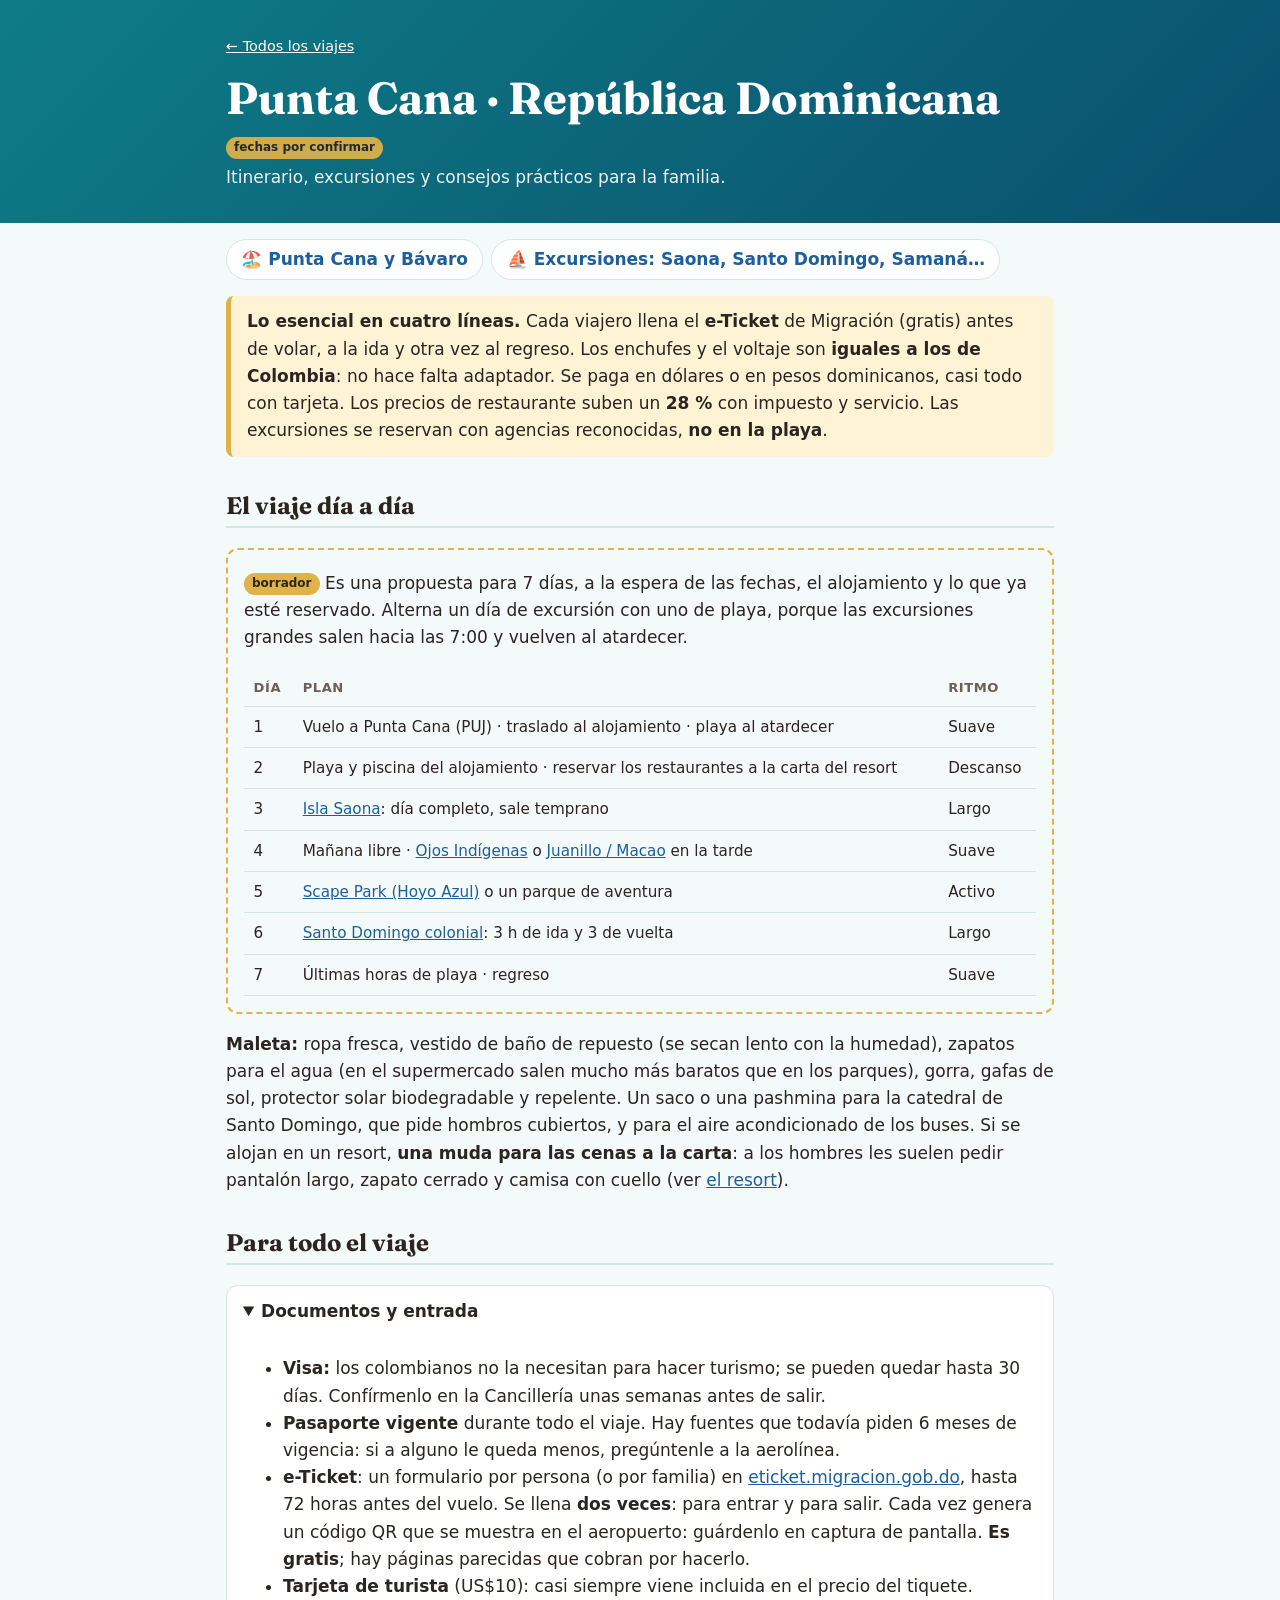
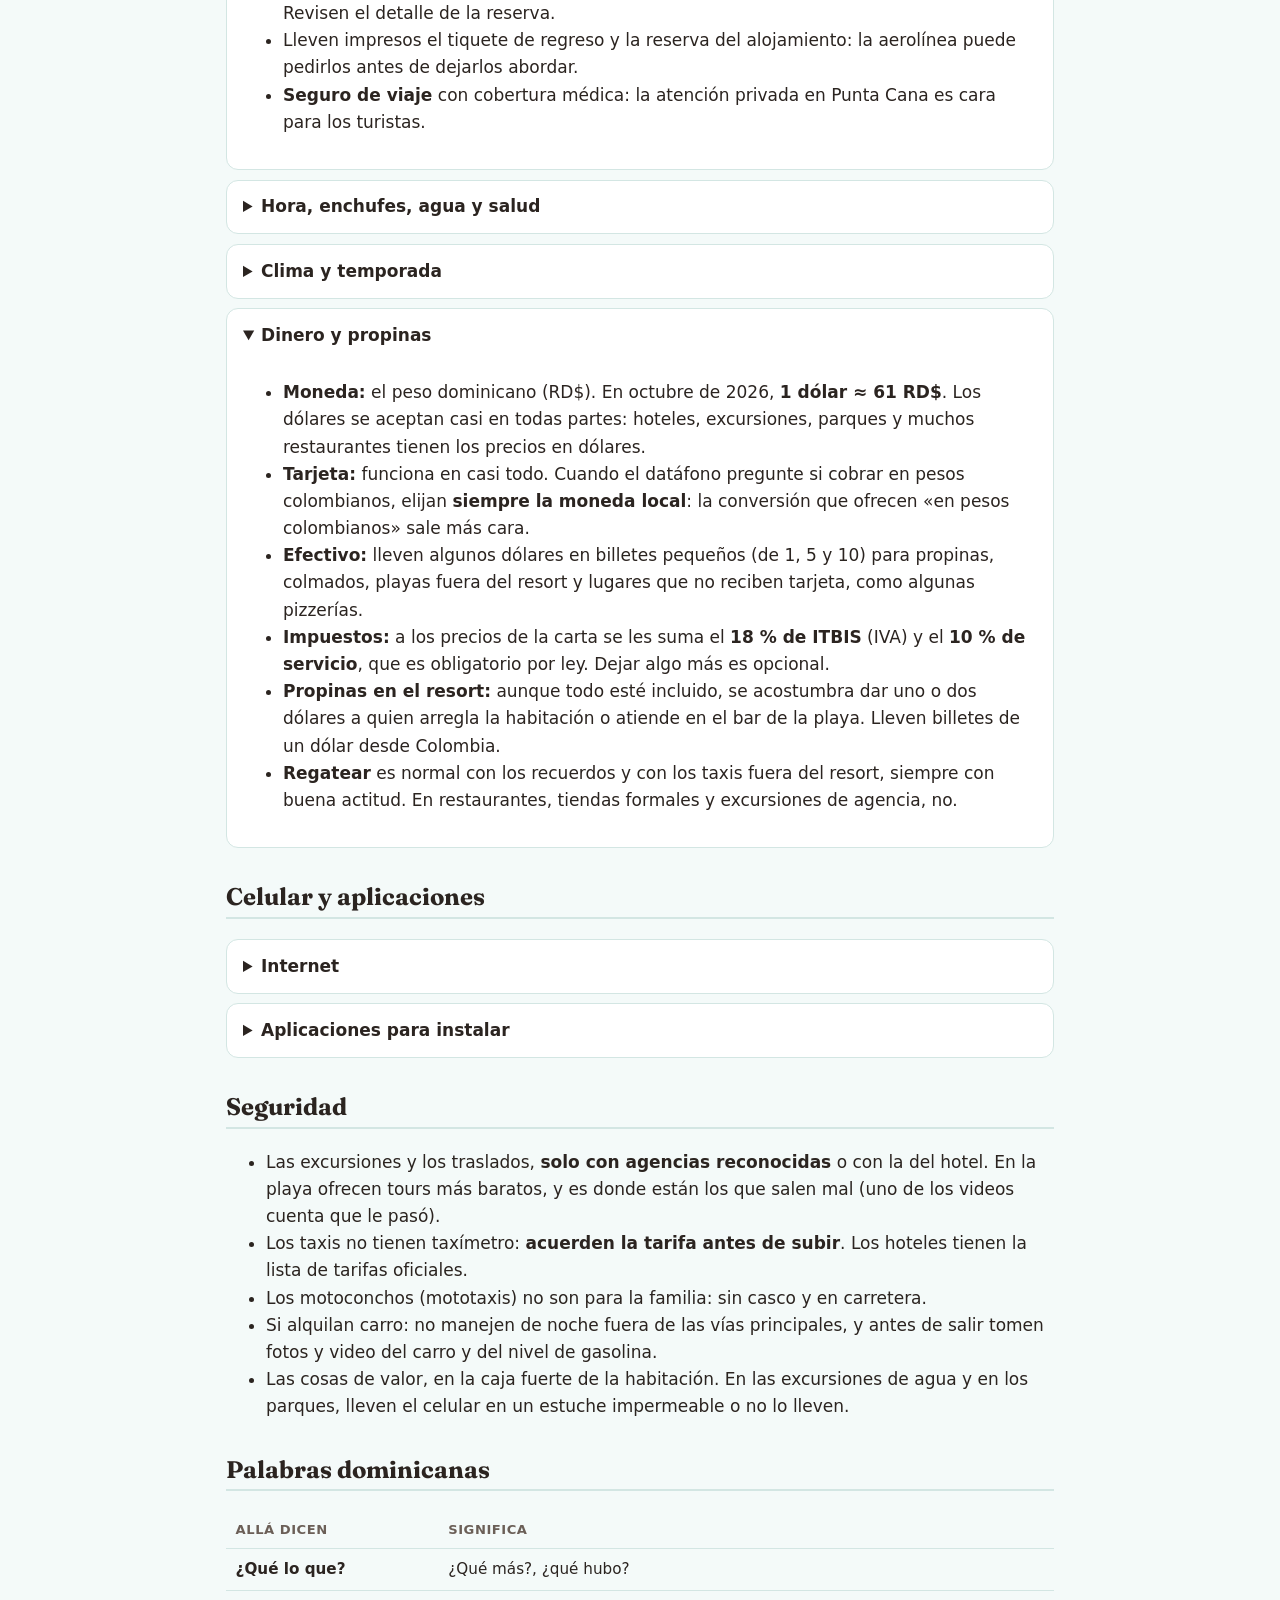
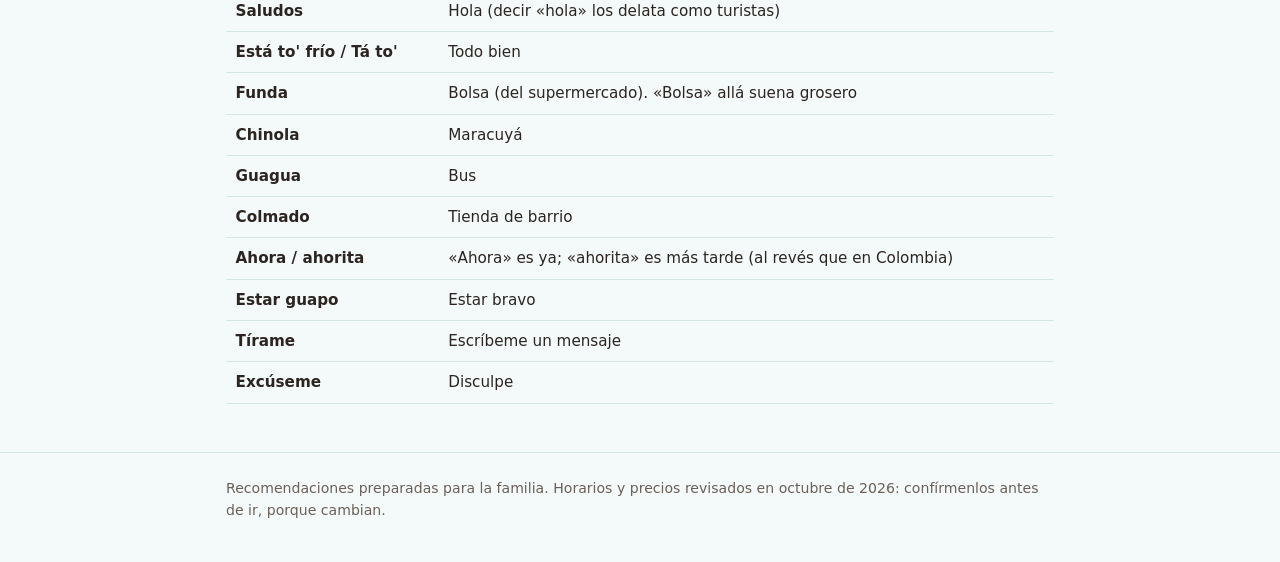
==== punta-cana/index.html @ 5b10c83d "Agregar el sitio de Punta Cana (borrador) Portada con lo práctico, zona de Punta Cana y Bávaro, y ex" ====
<!doctype html>
<html lang="es">
<head>
<meta charset="utf-8">
<meta name="viewport" content="width=device-width, initial-scale=1">
<title>Punta Cana en familia</title>
<meta name="description" content="Punta Cana, República Dominicana: itinerario y recomendaciones para el viaje familiar.">
<link rel="preconnect" href="https://fonts.googleapis.com">
<link href="https://fonts.googleapis.com/css2?family=Fraunces:wght@600;700&display=swap" rel="stylesheet">
<link rel="stylesheet" href="estilo.css?v=1">
</head>
<body>
<header class="portada">
  <div>
    <div class="barra">
      <nav class="migas"><a href="../">← Todos los viajes</a></nav>
    </div>
    <h1>Punta Cana · República Dominicana</h1>
    <p><span class="etiqueta pendiente">fechas por confirmar</span></p>
    <p>Itinerario, excursiones y consejos prácticos para la familia.</p>
  </div>
</header>

<main>
  <nav class="ciudades" aria-label="Secciones">
    <a href="zona.html">🏖️ Punta Cana y Bávaro</a>
    <a href="excursiones.html">⛵ Excursiones: Saona, Santo Domingo, Samaná…</a>
  </nav>

  <div class="aviso">
    <strong>Lo esencial en cuatro líneas.</strong> Cada viajero llena el <strong>e-Ticket</strong> de Migración (gratis) antes de volar, a la ida y otra vez al regreso.
    Los enchufes y el voltaje son <strong>iguales a los de Colombia</strong>: no hace falta adaptador.
    Se paga en dólares o en pesos dominicanos, casi todo con tarjeta. Los precios de restaurante suben un <strong>28 %</strong> con impuesto y servicio.
    Las excursiones se reservan con agencias reconocidas, <strong>no en la playa</strong>.
  </div>

  <h2>El viaje día a día</h2>
  <div class="borrador">
    <p><span class="etiqueta pendiente">borrador</span> Es una propuesta para 7 días, a la espera de las fechas, el alojamiento y lo que ya esté reservado. Alterna un día de excursión con uno de playa, porque las excursiones grandes salen hacia las 7:00 y vuelven al atardecer.</p>
    <div class="tabla">
    <table>
      <thead><tr><th>Día</th><th>Plan</th><th>Ritmo</th></tr></thead>
      <tbody>
        <tr><td>1</td><td>Vuelo a Punta Cana (PUJ) · traslado al alojamiento · playa al atardecer</td><td>Suave</td></tr>
        <tr><td>2</td><td>Playa y piscina del alojamiento · reservar los restaurantes a la carta del resort</td><td>Descanso</td></tr>
        <tr><td>3</td><td><a href="excursiones.html#saona">Isla Saona</a>: día completo, sale temprano</td><td>Largo</td></tr>
        <tr><td>4</td><td>Mañana libre · <a href="zona.html#ojos">Ojos Indígenas</a> o <a href="zona.html#playas">Juanillo / Macao</a> en la tarde</td><td>Suave</td></tr>
        <tr><td>5</td><td><a href="zona.html#parques">Scape Park (Hoyo Azul)</a> o un parque de aventura</td><td>Activo</td></tr>
        <tr><td>6</td><td><a href="excursiones.html#santo-domingo">Santo Domingo colonial</a>: 3 h de ida y 3 de vuelta</td><td>Largo</td></tr>
        <tr><td>7</td><td>Últimas horas de playa · regreso</td><td>Suave</td></tr>
      </tbody>
    </table>
    </div>
  </div>
  <p><strong>Maleta:</strong> ropa fresca, vestido de baño de repuesto (se secan lento con la humedad), zapatos para el agua (en el supermercado salen mucho más baratos que en los parques), gorra, gafas de sol, protector solar biodegradable y repelente. Un saco o una pashmina para la catedral de Santo Domingo, que pide hombros cubiertos, y para el aire acondicionado de los buses. Si se alojan en un resort, <strong>una muda para las cenas a la carta</strong>: a los hombres les suelen pedir pantalón largo, zapato cerrado y camisa con cuello (ver <a href="zona.html#resort">el resort</a>).</p>

  <h2>Para todo el viaje</h2>
  <details open>
    <summary>Documentos y entrada</summary>
    <div>
      <ul>
        <li><strong>Visa:</strong> los colombianos no la necesitan para hacer turismo; se pueden quedar hasta 30 días. Confírmenlo en la Cancillería unas semanas antes de salir.</li>
        <li><strong>Pasaporte vigente</strong> durante todo el viaje. Hay fuentes que todavía piden 6 meses de vigencia: si a alguno le queda menos, pregúntenle a la aerolínea.</li>
        <li><strong>e-Ticket</strong>: un formulario por persona (o por familia) en <a href="https://eticket.migracion.gob.do" target="_blank" rel="noopener">eticket.migracion.gob.do</a>, hasta 72 horas antes del vuelo. Se llena <strong>dos veces</strong>: para entrar y para salir. Cada vez genera un código QR que se muestra en el aeropuerto: guárdenlo en captura de pantalla. <strong>Es gratis</strong>; hay páginas parecidas que cobran por hacerlo.</li>
        <li><strong>Tarjeta de turista</strong> (US$10): casi siempre viene incluida en el precio del tiquete. Revisen el detalle de la reserva.</li>
        <li>Lleven impresos el tiquete de regreso y la reserva del alojamiento: la aerolínea puede pedirlos antes de dejarlos abordar.</li>
        <li><strong>Seguro de viaje</strong> con cobertura médica: la atención privada en Punta Cana es cara para los turistas.</li>
      </ul>
    </div>
  </details>
  <details>
    <summary>Hora, enchufes, agua y salud</summary>
    <div>
      <ul>
        <li><strong>Hora:</strong> República Dominicana va <strong>1 hora adelante de Colombia</strong> todo el año (no cambia la hora).</li>
        <li><strong>Enchufes:</strong> de patas planas (tipo A/B) y a 110 V, igual que en Colombia. No hace falta adaptador.</li>
        <li><strong>Agua:</strong> no tomen la del grifo, ni para cepillarse si se puede evitar. Los resorts tienen agua embotellada o filtrada.</li>
        <li><strong>Sol:</strong> pega más fuerte de lo que parece, por la brisa. Protector solar cada dos horas y camiseta en las excursiones en lancha.</li>
        <li><strong>Mosquitos:</strong> repelente al atardecer, sobre todo en los manglares y los parques de selva.</li>
      </ul>
    </div>
  </details>
  <details>
    <summary>Clima y temporada</summary>
    <div>
      <p>Hace calor todo el año: de 29 a 31 °C de día y de 22 a 24 °C de noche, con el mar a unos 27 °C. De diciembre a abril es la temporada seca. De mayo a noviembre llueve más, en aguaceros cortos que suelen pasar rápido. La temporada de huracanes va de junio a noviembre, con más actividad de agosto a octubre.</p>
      <p><strong>El sargazo</strong> (algas que llegan a la orilla) varía de una semana a otra y de una playa a otra. Los resorts limpian su playa con tractores en la mañana y en la tarde. Si hay sargazo, la playa en la mañana y la piscina en la tarde. Llega sobre todo de mayo a septiembre, y menos a Bávaro y Uvero Alto que a Cap Cana. Una semana antes de salir conviene revisar un reporte reciente.</p>
      <p><small>Si llega una tormenta, las excursiones en lancha se cancelan, como le pasó a uno de los viajeros de las reseñas, que cambió Saona por Santo Domingo. No dejen Saona para el último día: así queda margen para moverla.</small></p>
    </div>
  </details>
  <details open>
    <summary id="dinero">Dinero y propinas</summary>
    <div>
      <ul>
        <li><strong>Moneda:</strong> el peso dominicano (RD$). En octubre de 2026, <strong>1 dólar ≈ 61 RD$</strong>. Los dólares se aceptan casi en todas partes: hoteles, excursiones, parques y muchos restaurantes tienen los precios en dólares.</li>
        <li><strong>Tarjeta:</strong> funciona en casi todo. Cuando el datáfono pregunte si cobrar en pesos colombianos, elijan <strong>siempre la moneda local</strong>: la conversión que ofrecen «en pesos colombianos» sale más cara.</li>
        <li><strong>Efectivo:</strong> lleven algunos dólares en billetes pequeños (de 1, 5 y 10) para propinas, colmados, playas fuera del resort y lugares que no reciben tarjeta, como algunas pizzerías.</li>
        <li><strong>Impuestos:</strong> a los precios de la carta se les suma el <strong>18 % de ITBIS</strong> (IVA) y el <strong>10 % de servicio</strong>, que es obligatorio por ley. Dejar algo más es opcional.</li>
        <li><strong>Propinas en el resort:</strong> aunque todo esté incluido, se acostumbra dar uno o dos dólares a quien arregla la habitación o atiende en el bar de la playa. Lleven billetes de un dólar desde Colombia.</li>
        <li><strong>Regatear</strong> es normal con los recuerdos y con los taxis fuera del resort, siempre con buena actitud. En restaurantes, tiendas formales y excursiones de agencia, no.</li>
      </ul>
    </div>
  </details>

  <h2 id="celular">Celular y aplicaciones</h2>
  <details>
    <summary>Internet</summary>
    <div>
      <ul>
        <li><strong>eSIM de República Dominicana</strong> <span class="etiqueta">recomendada</span>: se compra en línea, se instala con wifi en Colombia y funciona al aterrizar. Hay buena señal incluso en Saona.</li>
        <li><strong>SIM local</strong> (Claro o Altice): más barata para muchos datos, pero hay que hacer fila en una tienda con el pasaporte. A uno de los viajeros de las reseñas le tomó 45 minutos.</li>
        <li>No quiten la línea colombiana, para recibir los mensajes del banco, pero dejen el roaming de datos apagado.</li>
      </ul>
    </div>
  </details>
  <details>
    <summary>Aplicaciones para instalar</summary>
    <div>
      <div class="tabla">
      <table>
        <thead><tr><th>Para qué</th><th>Aplicación</th><th>Detalle</th></tr></thead>
        <tbody>
          <tr><td><strong>Grupo familiar</strong></td><td>WhatsApp</td><td>Allá se usa para todo: agencias, choferes y restaurantes atienden por WhatsApp.</td></tr>
          <tr><td><strong>El resort</strong></td><td>La del hotel</td><td>En muchos resorts los restaurantes a la carta se reservan por la aplicación y se llenan rápido. Resérvenlos el primer día.</td></tr>
          <tr><td><strong>Mapas</strong></td><td>Google Maps</td><td>Descarguen sin conexión el mapa de la zona de Punta Cana y Bávaro, y el de Santo Domingo.</td></tr>
          <tr><td><strong>Transporte</strong></td><td>Uber</td><td>Sirve para ir del aeropuerto al hotel y para moverse entre plazas y restaurantes. <strong>A la salida de los hoteles hay restricciones</strong> por un acuerdo con los taxistas: ver <a href="zona.html#moverse">cómo moverse</a>.</td></tr>
          <tr><td><strong>Vuelos</strong></td><td>La de la aerolínea</td><td>Check-in en línea y pase de abordar en el celular.</td></tr>
        </tbody>
      </table>
      </div>
    </div>
  </details>

  <h2>Seguridad</h2>
  <ul>
    <li>Las excursiones y los traslados, <strong>solo con agencias reconocidas</strong> o con la del hotel. En la playa ofrecen tours más baratos, y es donde están los que salen mal (uno de los videos cuenta que le pasó).</li>
    <li>Los taxis no tienen taxímetro: <strong>acuerden la tarifa antes de subir</strong>. Los hoteles tienen la lista de tarifas oficiales.</li>
    <li>Los motoconchos (mototaxis) no son para la familia: sin casco y en carretera.</li>
    <li>Si alquilan carro: no manejen de noche fuera de las vías principales, y antes de salir tomen fotos y video del carro y del nivel de gasolina.</li>
    <li>Las cosas de valor, en la caja fuerte de la habitación. En las excursiones de agua y en los parques, lleven el celular en un estuche impermeable o no lo lleven.</li>
  </ul>

  <h2>Palabras dominicanas</h2>
  <div class="tabla">
  <table class="frase">
    <thead><tr><th>Allá dicen</th><th>Significa</th></tr></thead>
    <tbody>
      <tr><td>¿Qué lo que?</td><td>¿Qué más?, ¿qué hubo?</td></tr>
      <tr><td>Saludos</td><td>Hola (decir «hola» los delata como turistas)</td></tr>
      <tr><td>Está to' frío / Tá to'</td><td>Todo bien</td></tr>
      <tr><td>Funda</td><td>Bolsa (del supermercado). «Bolsa» allá suena grosero</td></tr>
      <tr><td>Chinola</td><td>Maracuyá</td></tr>
      <tr><td>Guagua</td><td>Bus</td></tr>
      <tr><td>Colmado</td><td>Tienda de barrio</td></tr>
      <tr><td>Ahora / ahorita</td><td>«Ahora» es ya; «ahorita» es más tarde (al revés que en Colombia)</td></tr>
      <tr><td>Estar guapo</td><td>Estar bravo</td></tr>
      <tr><td>Tírame</td><td>Escríbeme un mensaje</td></tr>
      <tr><td>Excúseme</td><td>Disculpe</td></tr>
    </tbody>
  </table>
  </div>
</main>

<footer>
  <div>
    Recomendaciones preparadas para la familia. Horarios y precios revisados en octubre de 2026: confírmenlos antes de ir, porque cambian.
  </div>
</footer>
</body>
</html>
---- punta-cana/estilo.css ----
:root {
  --fondo: #f4faf9;
  --tarjeta: #ffffff;
  --tinta: #2b2420;
  --suave: #6b5f57;
  --linea: #d3e6e3;
  --terracota: #0e7c86;
  --oliva: #c2562e;
  --azul: #1d5f9c;
  --aviso: #fff3d6;
  --aviso-borde: #e0b34a;
  --radio: 12px;
}
@media (prefers-color-scheme: dark) {
  :root {
    --fondo: #141b1c;
    --tarjeta: #1d2627;
    --tinta: #efe8df;
    --suave: #b3a79c;
    --linea: #2f3f41;
    --terracota: #4fc3c9;
    --oliva: #f0956c;
    --azul: #8fc2f0;
    --aviso: #3a3020;
    --aviso-borde: #a8842f;
  }
}
* { box-sizing: border-box; }
html { -webkit-text-size-adjust: 100%; }
body {
  margin: 0;
  background: var(--fondo);
  color: var(--tinta);
  font: 17px/1.6 system-ui, -apple-system, "Segoe UI", Roboto, sans-serif;
}
h1, h2, h3 { font-family: "Fraunces", Georgia, serif; line-height: 1.2; }
h1 { font-size: clamp(1.9rem, 6vw, 2.8rem); margin: .2em 0; }
h2 { font-size: 1.5rem; margin-top: 2.2rem; border-bottom: 2px solid var(--linea); padding-bottom: .3rem; }
h3 { font-size: 1.15rem; margin-bottom: .3rem; }
a { color: var(--azul); }
main, header.portada > div, footer > div { max-width: 860px; margin: 0 auto; padding: 0 16px; }
header.portada {
  background: linear-gradient(135deg, #0e7c86, #0a4f6e);
  color: #fff;
  padding: 2.2rem 0 1.8rem;
}
header.portada a { color: #fff; }
header.portada p { margin: .2rem 0; opacity: .92; }
nav.migas { font-size: .9rem; margin-bottom: .6rem; }
nav.ciudades { display: flex; flex-wrap: wrap; gap: .5rem; margin: 1rem 0; }
nav.ciudades a {
  background: var(--tarjeta); border: 1px solid var(--linea); border-radius: 999px;
  padding: .35rem .9rem; text-decoration: none; font-weight: 600;
}
nav.ciudades a.pendiente { color: var(--suave); font-weight: 400; }
.tarjeta {
  background: var(--tarjeta); border: 1px solid var(--linea); border-radius: var(--radio);
  padding: 1rem 1.1rem; margin: 1rem 0;
}
.aviso {
  background: var(--aviso); border-left: 5px solid var(--aviso-borde);
  border-radius: 8px; padding: .8rem 1rem; margin: 1rem 0;
}
.dia { position: relative; }
.dia .fecha {
  display: inline-block; font-weight: 700; color: var(--terracota);
  font-size: .85rem; letter-spacing: .04em; text-transform: uppercase;
}
.dia ol, .dia ul { padding-left: 1.2rem; margin: .4rem 0; }
.dia li { margin: .25rem 0; }
.hora { font-variant-numeric: tabular-nums; color: var(--suave); font-size: .9rem; }
.tabla { overflow-x: auto; }
table { border-collapse: collapse; width: 100%; font-size: .95rem; }
th, td { text-align: left; padding: .5rem .6rem; border-bottom: 1px solid var(--linea); vertical-align: top; }
th { font-size: .82rem; text-transform: uppercase; letter-spacing: .04em; color: var(--suave); }
details { background: var(--tarjeta); border: 1px solid var(--linea); border-radius: var(--radio); margin: .6rem 0; }
details summary { cursor: pointer; padding: .8rem 1rem; font-weight: 600; }
details > div { padding: 0 1rem 1rem; }
.boton {
  display: inline-block; background: var(--terracota); color: #fff !important;
  padding: .75rem 1.3rem; border-radius: 999px; text-decoration: none; font-weight: 700;
}
.boton.secundario { background: var(--oliva); }
.etiqueta {
  display: inline-block; font-size: .75rem; font-weight: 700; padding: .1rem .5rem;
  border-radius: 999px; background: var(--linea); color: var(--tinta); vertical-align: middle;
}
.etiqueta.reservar { background: var(--terracota); color: #fff; }
.frase { font-size: .95rem; }
.frase td:first-child { font-weight: 600; }
footer { margin-top: 3rem; padding: 1.5rem 0 2.5rem; border-top: 1px solid var(--linea); color: var(--suave); font-size: .88rem; }
@media print {
  header.portada { background: none; color: var(--tinta); }
  details { break-inside: avoid; }
  details:not([open]) > div { display: block; }
  nav.ciudades, .boton { display: none; }
}

header.portada .barra {
  display: flex; justify-content: space-between; align-items: center;
  gap: .75rem; margin-bottom: .8rem;
}
header.portada .barra.solo { justify-content: flex-end; }
header.portada .barra .migas { margin: 0; }
header.portada a.boton-fotos {
  background: #fff; color: #0a5f68; text-decoration: none; font-weight: 700;
  font-size: .9rem; padding: .45rem 1rem; border-radius: 999px; white-space: nowrap;
  box-shadow: 0 2px 8px rgba(0,0,0,.18);
}
header.portada a.boton-fotos:hover, header.portada a.boton-fotos:focus-visible { background: #e0f5f4; }
@media print { header.portada a.boton-fotos { display: none; } }

.etiqueta.pendiente { background: var(--aviso-borde); color: #2b2420; }
.borrador { border: 2px dashed var(--aviso-borde); border-radius: var(--radio); padding: .2rem 1rem 1rem; }
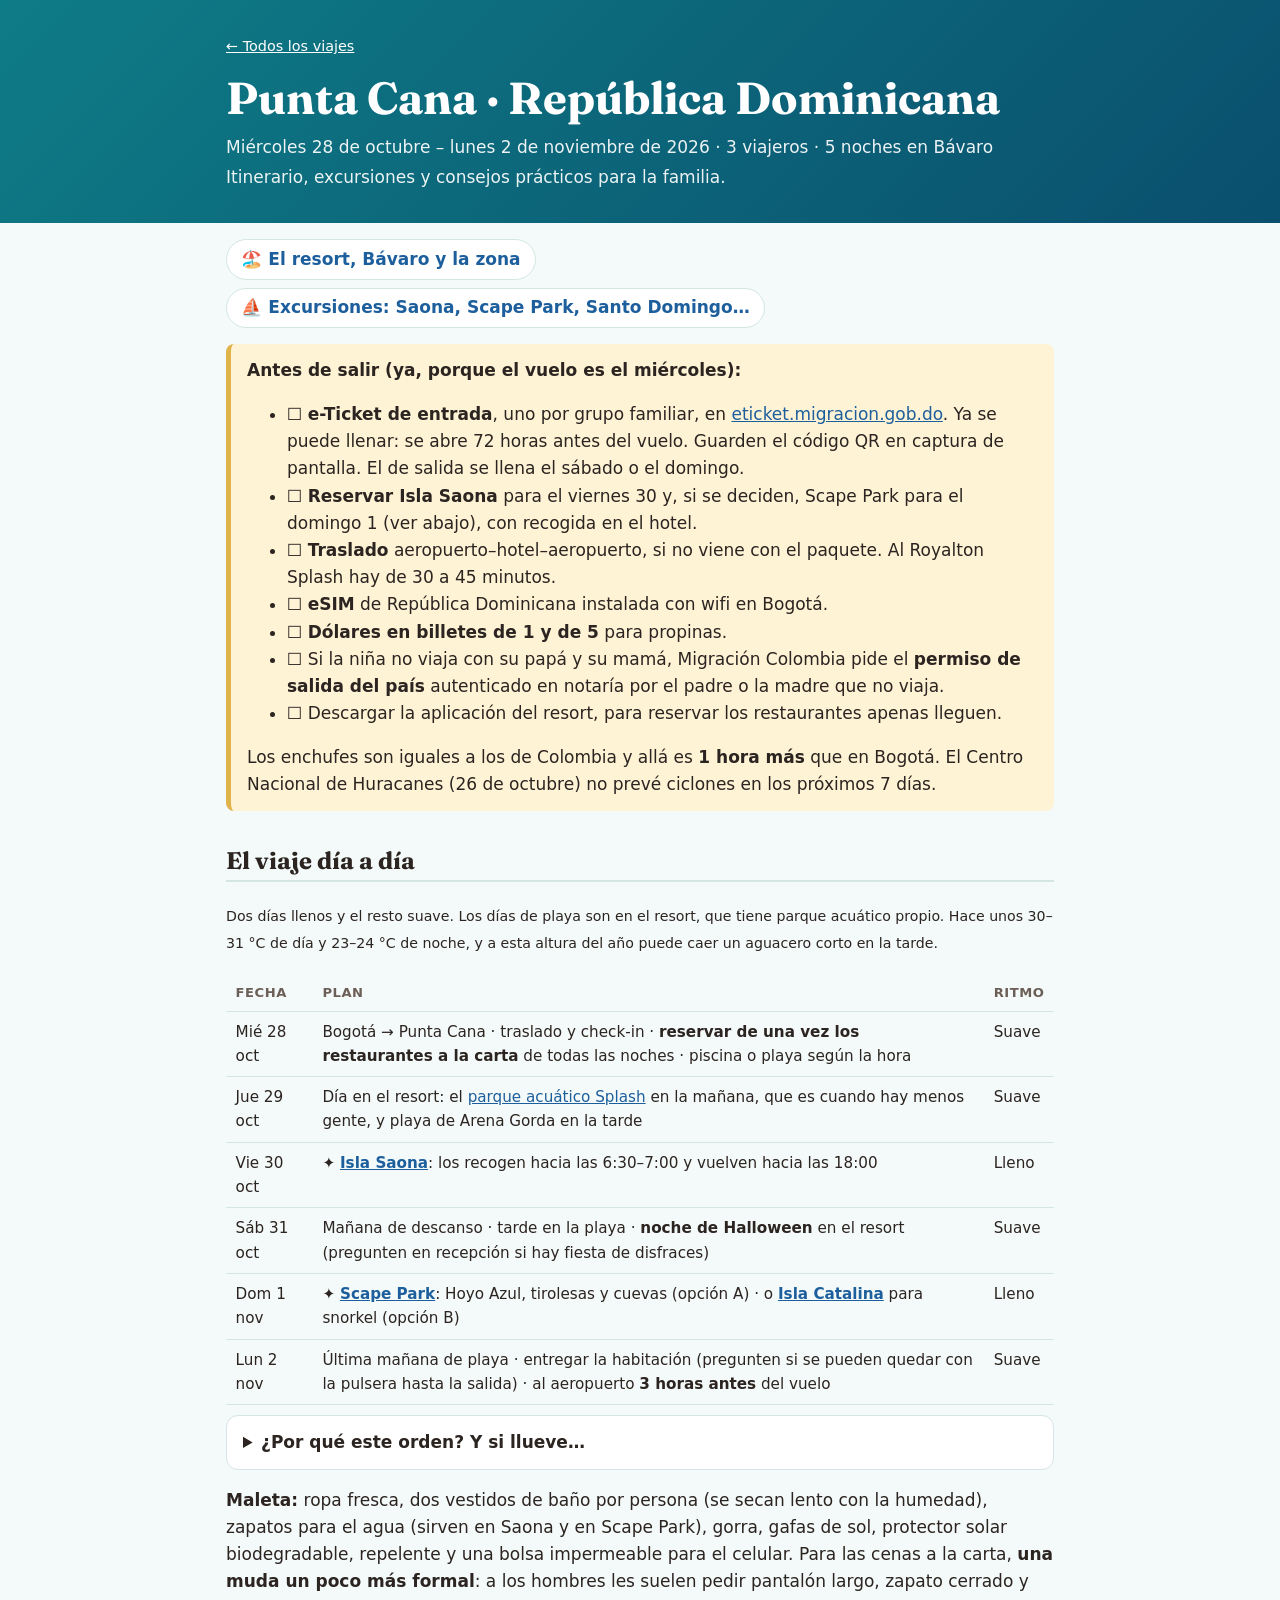
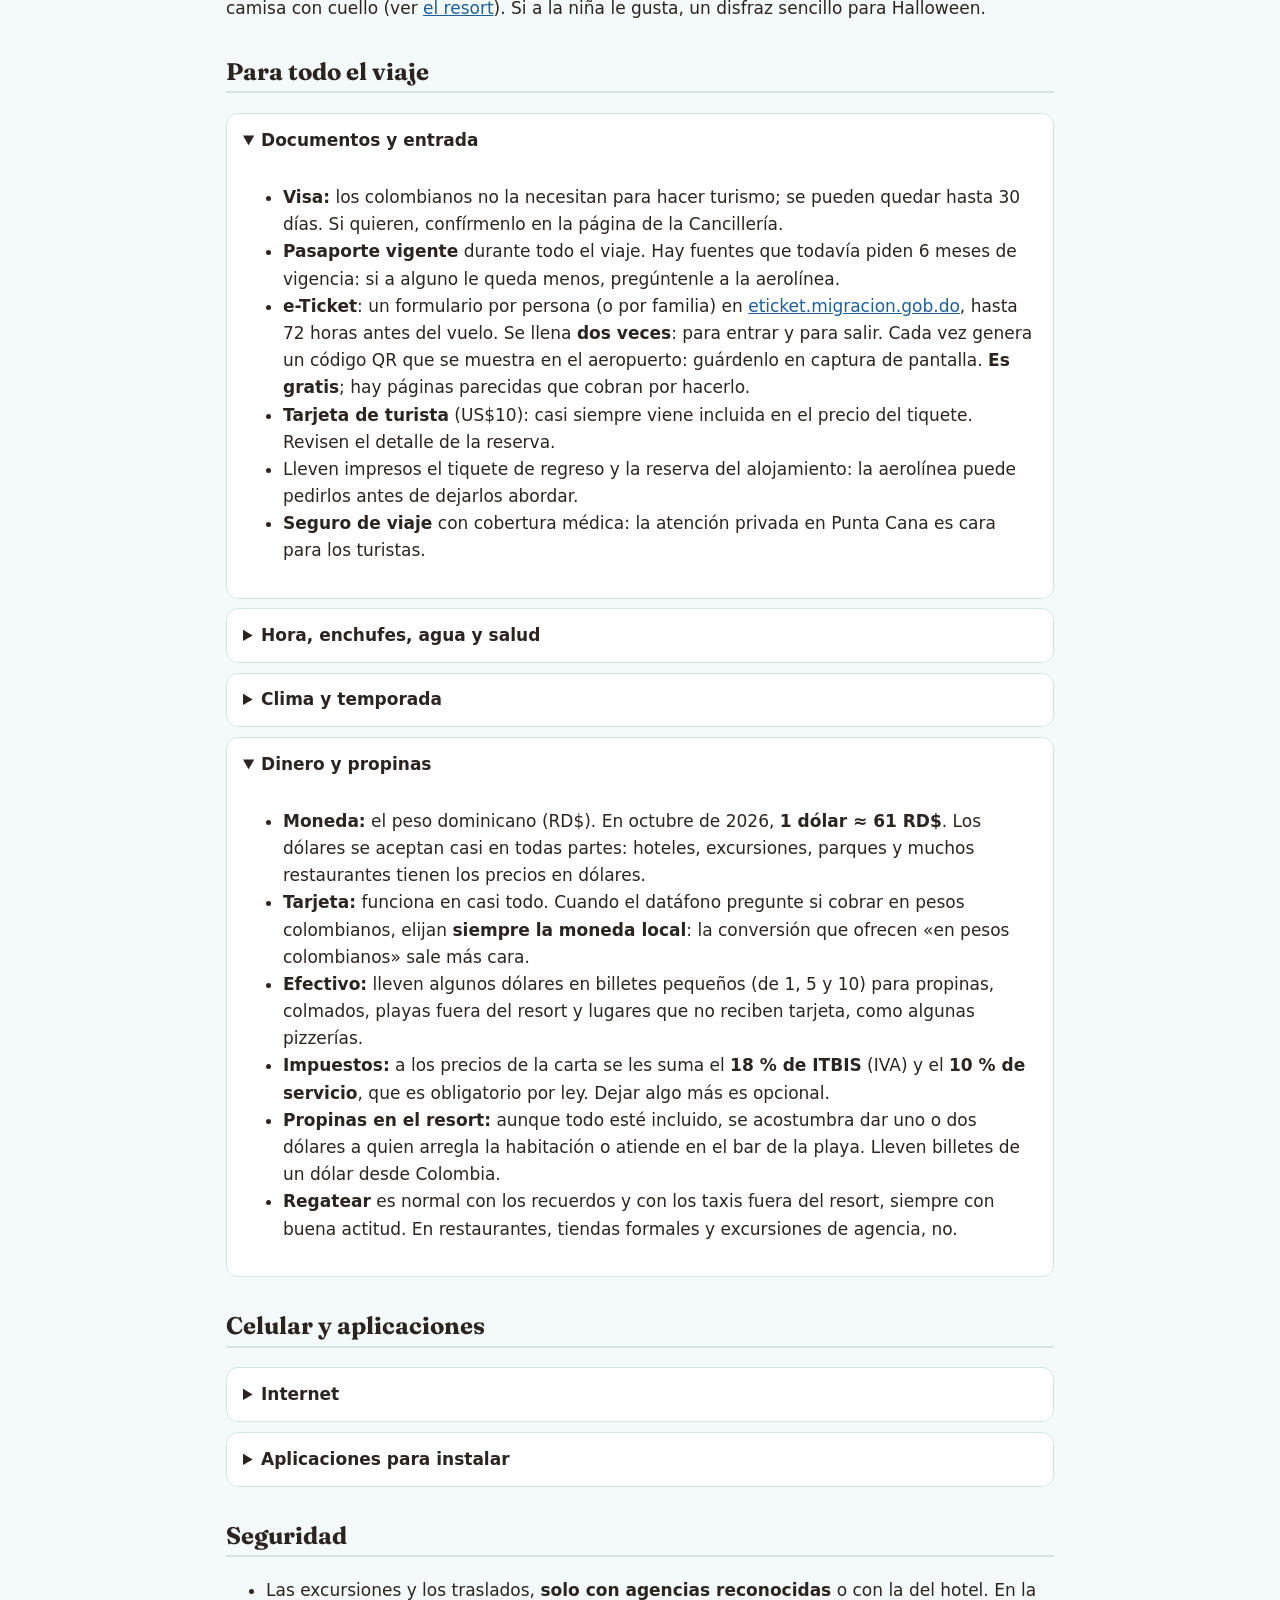
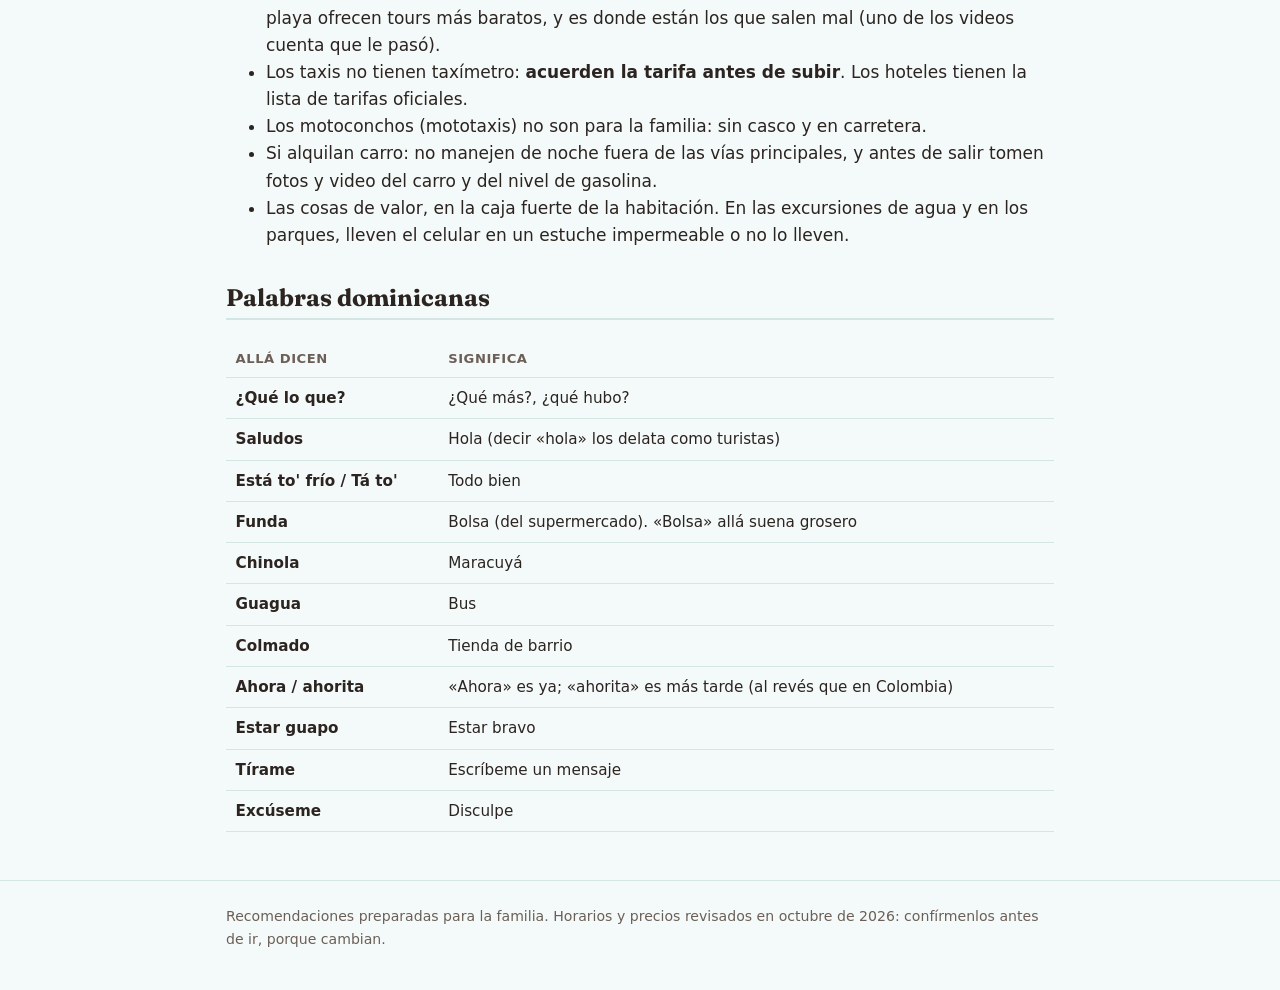
==== commit 241749f4: "Punta Cana: fechas reales, Royalton Splash e itinerario del 28 oct al 2 nov Co-Authored-By: Claude O" ====
--- a/punta-cana/index.html
+++ b/punta-cana/index.html
@@ -16,50 +16,64 @@
       <nav class="migas"><a href="../">← Todos los viajes</a></nav>
     </div>
     <h1>Punta Cana · República Dominicana</h1>
-    <p><span class="etiqueta pendiente">fechas por confirmar</span></p>
+    <p>Miércoles 28 de octubre – lunes 2 de noviembre de 2026 · 3 viajeros · 5 noches en Bávaro</p>
     <p>Itinerario, excursiones y consejos prácticos para la familia.</p>
   </div>
 </header>
 
 <main>
   <nav class="ciudades" aria-label="Secciones">
-    <a href="zona.html">🏖️ Punta Cana y Bávaro</a>
-    <a href="excursiones.html">⛵ Excursiones: Saona, Santo Domingo, Samaná…</a>
+    <a href="zona.html">🏖️ El resort, Bávaro y la zona</a>
+    <a href="excursiones.html">⛵ Excursiones: Saona, Scape Park, Santo Domingo…</a>
   </nav>
 
   <div class="aviso">
-    <strong>Lo esencial en cuatro líneas.</strong> Cada viajero llena el <strong>e-Ticket</strong> de Migración (gratis) antes de volar, a la ida y otra vez al regreso.
-    Los enchufes y el voltaje son <strong>iguales a los de Colombia</strong>: no hace falta adaptador.
-    Se paga en dólares o en pesos dominicanos, casi todo con tarjeta. Los precios de restaurante suben un <strong>28 %</strong> con impuesto y servicio.
-    Las excursiones se reservan con agencias reconocidas, <strong>no en la playa</strong>.
+    <strong>Antes de salir (ya, porque el vuelo es el miércoles):</strong>
+    <ul>
+      <li>☐ <strong>e-Ticket de entrada</strong>, uno por grupo familiar, en <a href="https://eticket.migracion.gob.do" target="_blank" rel="noopener">eticket.migracion.gob.do</a>. Ya se puede llenar: se abre 72 horas antes del vuelo. Guarden el código QR en captura de pantalla. El de salida se llena el sábado o el domingo.</li>
+      <li>☐ <strong>Reservar Isla Saona</strong> para el viernes 30 y, si se deciden, Scape Park para el domingo 1 (ver abajo), con recogida en el hotel.</li>
+      <li>☐ <strong>Traslado</strong> aeropuerto–hotel–aeropuerto, si no viene con el paquete. Al Royalton Splash hay de 30 a 45 minutos.</li>
+      <li>☐ <strong>eSIM</strong> de República Dominicana instalada con wifi en Bogotá.</li>
+      <li>☐ <strong>Dólares en billetes de 1 y de 5</strong> para propinas.</li>
+      <li>☐ Si la niña no viaja con su papá y su mamá, Migración Colombia pide el <strong>permiso de salida del país</strong> autenticado en notaría por el padre o la madre que no viaja.</li>
+      <li>☐ Descargar la aplicación del resort, para reservar los restaurantes apenas lleguen.</li>
+    </ul>
+    Los enchufes son iguales a los de Colombia y allá es <strong>1 hora más</strong> que en Bogotá. El Centro Nacional de Huracanes (26 de octubre) no prevé ciclones en los próximos 7 días.
   </div>
 
   <h2>El viaje día a día</h2>
-  <div class="borrador">
-    <p><span class="etiqueta pendiente">borrador</span> Es una propuesta para 7 días, a la espera de las fechas, el alojamiento y lo que ya esté reservado. Alterna un día de excursión con uno de playa, porque las excursiones grandes salen hacia las 7:00 y vuelven al atardecer.</p>
-    <div class="tabla">
-    <table>
-      <thead><tr><th>Día</th><th>Plan</th><th>Ritmo</th></tr></thead>
-      <tbody>
-        <tr><td>1</td><td>Vuelo a Punta Cana (PUJ) · traslado al alojamiento · playa al atardecer</td><td>Suave</td></tr>
-        <tr><td>2</td><td>Playa y piscina del alojamiento · reservar los restaurantes a la carta del resort</td><td>Descanso</td></tr>
-        <tr><td>3</td><td><a href="excursiones.html#saona">Isla Saona</a>: día completo, sale temprano</td><td>Largo</td></tr>
-        <tr><td>4</td><td>Mañana libre · <a href="zona.html#ojos">Ojos Indígenas</a> o <a href="zona.html#playas">Juanillo / Macao</a> en la tarde</td><td>Suave</td></tr>
-        <tr><td>5</td><td><a href="zona.html#parques">Scape Park (Hoyo Azul)</a> o un parque de aventura</td><td>Activo</td></tr>
-        <tr><td>6</td><td><a href="excursiones.html#santo-domingo">Santo Domingo colonial</a>: 3 h de ida y 3 de vuelta</td><td>Largo</td></tr>
-        <tr><td>7</td><td>Últimas horas de playa · regreso</td><td>Suave</td></tr>
-      </tbody>
-    </table>
+  <p><small>Dos días llenos y el resto suave. Los días de playa son en el resort, que tiene parque acuático propio. Hace unos 30–31 °C de día y 23–24 °C de noche, y a esta altura del año puede caer un aguacero corto en la tarde.</small></p>
+  <div class="tabla">
+  <table>
+    <thead><tr><th>Fecha</th><th>Plan</th><th>Ritmo</th></tr></thead>
+    <tbody>
+      <tr><td>Mié 28 oct</td><td>Bogotá → Punta Cana · traslado y check-in · <strong>reservar de una vez los restaurantes a la carta</strong> de todas las noches · piscina o playa según la hora</td><td>Suave</td></tr>
+      <tr><td>Jue 29 oct</td><td>Día en el resort: el <a href="zona.html#resort">parque acuático Splash</a> en la mañana, que es cuando hay menos gente, y playa de Arena Gorda en la tarde</td><td>Suave</td></tr>
+      <tr><td>Vie 30 oct</td><td>✦ <strong><a href="excursiones.html#saona">Isla Saona</a></strong>: los recogen hacia las 6:30–7:00 y vuelven hacia las 18:00</td><td>Lleno</td></tr>
+      <tr><td>Sáb 31 oct</td><td>Mañana de descanso · tarde en la playa · <strong>noche de Halloween</strong> en el resort (pregunten en recepción si hay fiesta de disfraces)</td><td>Suave</td></tr>
+      <tr><td>Dom 1 nov</td><td>✦ <strong><a href="zona.html#parques">Scape Park</a></strong>: Hoyo Azul, tirolesas y cuevas (opción A) · o <strong><a href="excursiones.html#catalina">Isla Catalina</a></strong> para snorkel (opción B)</td><td>Lleno</td></tr>
+      <tr><td>Lun 2 nov</td><td>Última mañana de playa · entregar la habitación (pregunten si se pueden quedar con la pulsera hasta la salida) · al aeropuerto <strong>3 horas antes</strong> del vuelo</td><td>Suave</td></tr>
+    </tbody>
+  </table>
+  </div>
+  <details>
+    <summary>¿Por qué este orden? Y si llueve…</summary>
+    <div>
+      <ul>
+        <li><strong>Saona va el viernes</strong> para dejar margen: si la cancelan por el mar, se puede mover al sábado y descansar el viernes.</li>
+        <li><strong>Santo Domingo no entró</strong> porque son 6 horas de bus en un día, y el domingo la catedral no abre para turistas. Si de todas formas quieren ir, cámbienla por el jueves 29 y dejen Scape Park o Catalina para el domingo.</li>
+        <li>El primer día y el último dependen de la hora de los vuelos. Si llegan temprano el miércoles, alcanza para una tarde completa de piscina.</li>
+      </ul>
     </div>
-  </div>
-  <p><strong>Maleta:</strong> ropa fresca, vestido de baño de repuesto (se secan lento con la humedad), zapatos para el agua (en el supermercado salen mucho más baratos que en los parques), gorra, gafas de sol, protector solar biodegradable y repelente. Un saco o una pashmina para la catedral de Santo Domingo, que pide hombros cubiertos, y para el aire acondicionado de los buses. Si se alojan en un resort, <strong>una muda para las cenas a la carta</strong>: a los hombres les suelen pedir pantalón largo, zapato cerrado y camisa con cuello (ver <a href="zona.html#resort">el resort</a>).</p>
+  </details>
+  <p><strong>Maleta:</strong> ropa fresca, dos vestidos de baño por persona (se secan lento con la humedad), zapatos para el agua (sirven en Saona y en Scape Park), gorra, gafas de sol, protector solar biodegradable, repelente y una bolsa impermeable para el celular. Para las cenas a la carta, <strong>una muda un poco más formal</strong>: a los hombres les suelen pedir pantalón largo, zapato cerrado y camisa con cuello (ver <a href="zona.html#resort">el resort</a>). Si a la niña le gusta, un disfraz sencillo para Halloween.</p>
 
   <h2>Para todo el viaje</h2>
   <details open>
     <summary>Documentos y entrada</summary>
     <div>
       <ul>
-        <li><strong>Visa:</strong> los colombianos no la necesitan para hacer turismo; se pueden quedar hasta 30 días. Confírmenlo en la Cancillería unas semanas antes de salir.</li>
+        <li><strong>Visa:</strong> los colombianos no la necesitan para hacer turismo; se pueden quedar hasta 30 días. Si quieren, confírmenlo en la página de la Cancillería.</li>
         <li><strong>Pasaporte vigente</strong> durante todo el viaje. Hay fuentes que todavía piden 6 meses de vigencia: si a alguno le queda menos, pregúntenle a la aerolínea.</li>
         <li><strong>e-Ticket</strong>: un formulario por persona (o por familia) en <a href="https://eticket.migracion.gob.do" target="_blank" rel="noopener">eticket.migracion.gob.do</a>, hasta 72 horas antes del vuelo. Se llena <strong>dos veces</strong>: para entrar y para salir. Cada vez genera un código QR que se muestra en el aeropuerto: guárdenlo en captura de pantalla. <strong>Es gratis</strong>; hay páginas parecidas que cobran por hacerlo.</li>
         <li><strong>Tarjeta de turista</strong> (US$10): casi siempre viene incluida en el precio del tiquete. Revisen el detalle de la reserva.</li>
